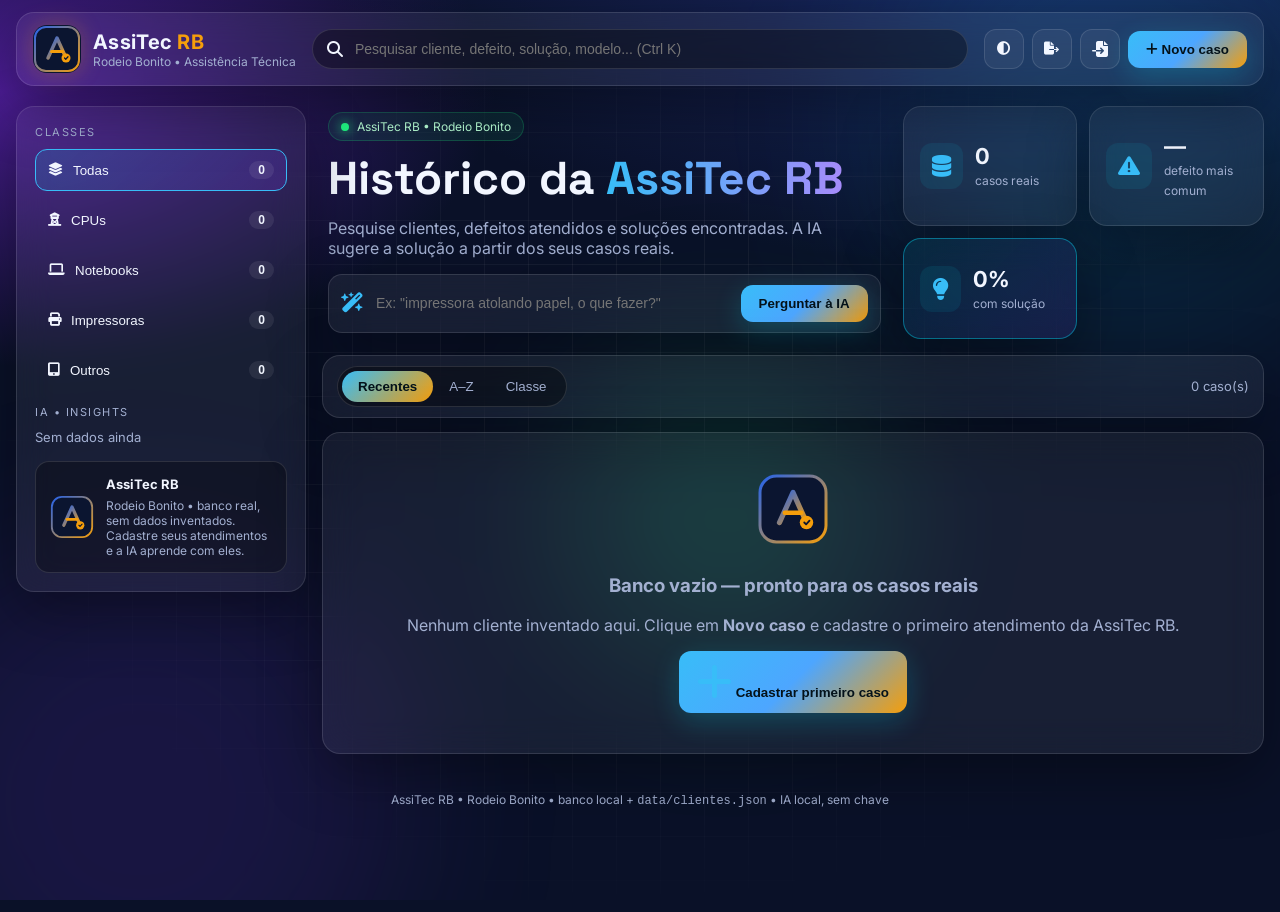
==== index.html @ 59789005 "Rebrand AssiTec RB Rodeio Bonito: identidade + banco zerado" ====
<!DOCTYPE html>
<html lang="pt-BR">
<head>
<meta charset="UTF-8" />
<meta name="viewport" content="width=device-width, initial-scale=1.0" />
<title>AssiTec RB — Assistência Técnica | Rodeio Bonito</title>
<meta name="description" content="AssiTec RB de Rodeio Bonito: histórico de clientes, defeitos e soluções com IA local." />
<link rel="icon" type="image/svg+xml" href="assets/logo.svg" />
<link rel="stylesheet" href="css/style.css" />
<link rel="preconnect" href="https://fonts.googleapis.com">
<link href="https://fonts.googleapis.com/css2?family=Space+Grotesk:wght@500;600;700&family=Inter:wght@400;500;600&display=swap" rel="stylesheet">
<link rel="stylesheet" href="https://cdnjs.cloudflare.com/ajax/libs/font-awesome/6.5.1/css/all.min.css">
</head>
<body>
<div class="bg-orbs"><span class="orb o1"></span><span class="orb o2"></span><span class="orb o3"></span><div class="grid-overlay"></div></div>

<header class="topbar glass">
  <div class="brand">
    <img src="assets/logo.svg" alt="AssiTec RB" class="brand-logo" />
    <div><strong>AssiTec <span>RB</span></strong><small>Rodeio Bonito • Assistência Técnica</small></div>
  </div>
  <div class="top-search big">
    <i class="fa-solid fa-magnifying-glass"></i>
    <input id="searchInput" type="search" placeholder="Pesquisar cliente, defeito, solução, modelo... (Ctrl K)" autocomplete="off" />
  </div>
  <div class="top-actions">
    <button id="themeBtn" class="icon-btn" title="Tema"><i class="fa-solid fa-circle-half-stroke"></i></button>
    <button id="exportBtn" class="icon-btn" title="Exportar JSON"><i class="fa-solid fa-file-export"></i></button>
    <label class="icon-btn" title="Importar JSON"><i class="fa-solid fa-file-import"></i><input id="importFile" type="file" accept=".json" hidden /></label>
    <button id="newBtn" class="btn-primary"><i class="fa-solid fa-plus"></i> Novo caso</button>
  </div>
</header>

<main class="layout">
  <aside class="sidebar glass">
    <p class="side-title">CLASSES</p>
    <nav id="classFilter" class="class-nav">
      <button data-class="todos" class="active"><i class="fa-solid fa-layer-group"></i> Todas <b id="cTodos">0</b></button>
      <button data-class="CPU"><i class="fa-solid fa-tower-observation"></i> CPUs <b id="cCPU">0</b></button>
      <button data-class="Notebook"><i class="fa-solid fa-laptop"></i> Notebooks <b id="cNotebook">0</b></button>
      <button data-class="Impressora"><i class="fa-solid fa-print"></i> Impressoras <b id="cImpressora">0</b></button>
      <button data-class="Outros"><i class="fa-solid fa-tablet-screen-button"></i> Outros <b id="cOutros">0</b></button>
    </nav>
    <p class="side-title">IA • INSIGHTS</p>
    <div id="insights" class="insights"></div>
    <div class="side-card rb-card">
      <img src="assets/logo.svg" alt="AssiTec RB" />
      <div><h4>AssiTec RB</h4><p>Rodeio Bonito • banco real, sem dados inventados. Cadastre seus atendimentos e a IA aprende com eles.</p></div>
    </div>
  </aside>

  <section class="content">
    <div class="hero ia-hero rb-hero">
      <div class="hero-text">
        <div class="pill"><span class="dot"></span> AssiTec RB • Rodeio Bonito</div>
        <h1>Histórico da <em>AssiTec RB</em></h1>
        <p>Pesquise clientes, defeitos atendidos e soluções encontradas. A IA sugere a solução a partir dos seus casos reais.</p>
        <div class="ai-ask glass">
          <i class="fa-solid fa-wand-magic-sparkles"></i>
          <input id="aiInput" placeholder='Ex: "impressora atolando papel, o que fazer?"' />
          <button id="aiBtn" class="btn-primary">Perguntar à IA</button>
        </div>
        <div id="aiAnswer" class="ai-answer hidden"></div>
      </div>
      <div class="stats">
        <div class="stat glass"><i class="fa-solid fa-database"></i><div><b id="sTotal">0</b><span>casos reais</span></div></div>
        <div class="stat glass"><i class="fa-solid fa-triangle-exclamation"></i><div><b id="sTop">—</b><span>defeito mais comum</span></div></div>
        <div class="stat glass highlight"><i class="fa-solid fa-lightbulb"></i><div><b id="sCob">0%</b><span>com solução</span></div></div>
      </div>
    </div>

    <div class="toolbar glass">
      <div class="seg">
        <button data-sort="recentes" class="active">Recentes</button>
        <button data-sort="az">A–Z</button>
        <button data-sort="classe">Classe</button>
      </div>
      <span id="resultCount" class="muted">0 casos</span>
    </div>

    <div id="cards" class="cards"></div>
    <div id="empty" class="empty glass hidden">
      <img src="assets/logo.svg" alt="AssiTec RB" class="empty-logo" />
      <h3>Banco vazio — pronto para os casos reais</h3>
      <p>Nenhum cliente inventado aqui. Clique em <b>Novo caso</b> e cadastre o primeiro atendimento da AssiTec RB.</p>
      <button class="btn-primary" onclick="document.getElementById('newBtn').click()"><i class="fa-solid fa-plus"></i> Cadastrar primeiro caso</button>
    </div>
  </section>
</main>

<div id="modal" class="modal hidden">
  <form id="caseForm" class="modal-card glass">
    <div class="modal-head">
      <h2 id="modalTitle"><i class="fa-solid fa-plus"></i> Novo caso</h2>
      <button type="button" id="closeModal" class="icon-btn"><i class="fa-solid fa-xmark"></i></button>
    </div>
    <div class="grid2">
      <label>Cliente*<input name="cliente" required placeholder="Nome do cliente real" /></label>
      <label>Data<input name="data" type="date" /></label>
    </div>
    <div class="grid2">
      <label>Classe*<select name="classe" required><option>CPU</option><option>Notebook</option><option>Impressora</option><option>Outros</option></select></label>
      <label>Marca / Modelo<input name="modelo" placeholder="Ex: Dell Inspiron 15" /></label>
    </div>
    <label>Defeito atendido*<textarea name="defeito" id="fDefeito" required rows="2" placeholder="Descreva o defeito..."></textarea></label>
    <div id="aiSuggest" class="ai-suggest hidden"></div>
    <label>Solução encontrada*<textarea name="solucao" required rows="3" placeholder="O que resolveu? Passo a passo..."></textarea></label>
    <input type="hidden" name="id" />
    <div class="modal-foot">
      <button type="button" id="cancelBtn" class="btn-glass">Cancelar</button>
      <button type="submit" class="btn-primary"><i class="fa-solid fa-floppy-disk"></i> Salvar no banco</button>
    </div>
  </form>
</div>

<div id="toast" class="toast hidden"></div>
<footer class="foot">AssiTec RB • Rodeio Bonito • banco local + <code>data/clientes.json</code> • IA local, sem chave</footer>
<script src="js/app.js"></script>
</body>
</html>
---- css/style.css ----
:root{
  --bg:#0a1128; --bg2:#0b1530;
  --glass:rgba(255,255,255,.06); --stroke:rgba(255,255,255,.12);
  --txt:#f2f6ff; --muted:#a3b0d1;
  --acc:#38bdf8; --acc2:#f59e0b; --lime:#22ff88; --amber:#f59e0b; --red:#ff5470;
  --rb-blue:#2563eb; --rb-orange:#f59e0b;
  --radius:18px;
}
*{box-sizing:border-box} html,body{margin:0}
body{
  font-family:'Inter',system-ui,sans-serif; color:var(--txt);
  background:radial-gradient(1200px 600px at 80% -10%,#1b2a6b 0%,transparent 60%),
  radial-gradient(900px 500px at 0% 10%,#4c1d95 0%,transparent 55%), var(--bg);
  min-height:100vh;
}
h1,h2{font-family:'Space Grotesk',sans-serif}
.bg-orbs{position:fixed;inset:0;z-index:-1;overflow:hidden}
.orb{position:absolute;border-radius:50%;filter:blur(90px);opacity:.5}
.o1{width:480px;height:480px;background:#00e5ff33;top:-120px;right:-80px;animation:float 9s ease-in-out infinite}
.o2{width:520px;height:520px;background:#7c3aed44;bottom:-160px;left:-120px;animation:float 11s ease-in-out infinite reverse}
.o3{width:300px;height:300px;background:#22ff8855;top:40%;left:45%;animation:float 13s ease-in-out infinite}
.grid-overlay{position:absolute;inset:0;background-image:linear-gradient(rgba(255,255,255,.05) 1px,transparent 1px),linear-gradient(90deg,rgba(255,255,255,.05) 1px,transparent 1px);background-size:44px 44px;mask-image:radial-gradient(ellipse at center,black 30%,transparent 75%)}
@keyframes float{50%{transform:translateY(-30px) translateX(20px)}}
.glass{background:var(--glass);border:1px solid var(--stroke);backdrop-filter:blur(18px);border-radius:var(--radius);box-shadow:0 20px 60px rgba(0,0,0,.35)}

/* TOPBAR */
.topbar{position:sticky;top:12px;z-index:20;margin:12px 16px;padding:12px 16px;display:flex;gap:16px;align-items:center;flex-wrap:wrap}
.brand{display:flex;gap:12px;align-items:center}
.logo{width:46px;height:46px;display:grid;place-items:center;border-radius:14px;background:linear-gradient(135deg,var(--acc),var(--acc2));font-size:22px;color:#001018;box-shadow:0 0 24px #00e5ff66}
.brand strong{font-size:20px;letter-spacing:.3px}.brand strong span{color:var(--rb-orange)}
.brand-logo{width:48px;height:48px;border-radius:14px;box-shadow:0 0 22px #f59e0b44;background:#0b1530}
.rb-card{display:flex;gap:12px;align-items:center}
.rb-card img{width:44px;height:44px;border-radius:12px;flex-shrink:0}
.rb-card h4{margin:0 0 4px}
.rb-card p{margin:0;font-size:12px}
.empty-logo{width:72px;height:72px;margin-bottom:6px}
.rb-hero h1 em{background:linear-gradient(90deg,var(--acc),var(--rb-orange));-webkit-background-clip:text;background-clip:text;color:transparent}
.brand small{display:block;color:var(--muted);font-size:12px}
.top-search{flex:1;min-width:220px;display:flex;align-items:center;gap:10px;background:rgba(0,0,0,.35);border:1px solid var(--stroke);border-radius:999px;padding:10px 14px}
.top-search input{flex:1;background:transparent;border:0;outline:0;color:var(--txt);font-size:14px}
.top-search kbd{background:#ffffff14;border:1px solid var(--stroke);border-radius:6px;padding:2px 7px;font-size:11px;color:var(--muted)}
.top-actions{display:flex;gap:8px;align-items:center}
.icon-btn{background:#ffffff0d;border:1px solid var(--stroke);color:var(--txt);width:40px;height:40px;border-radius:12px;cursor:pointer;display:inline-grid;place-items:center;transition:.2s}
.icon-btn:hover{transform:translateY(-2px);border-color:var(--acc);box-shadow:0 0 16px #00e5ff44}
.btn-primary{background:linear-gradient(135deg,var(--acc),#4da6ff 50%,var(--acc2));border:0;color:#04121a;font-weight:700;padding:11px 18px;border-radius:12px;cursor:pointer;transition:.2s;box-shadow:0 8px 28px #00e5ff33}
.btn-primary:hover{transform:translateY(-2px) scale(1.01);filter:brightness(1.08)}
.btn-glass{background:#ffffff10;border:1px solid var(--stroke);color:var(--txt);padding:11px 18px;border-radius:12px;cursor:pointer}
.btn-ghost{background:transparent;border:1px dashed var(--stroke);color:var(--muted);padding:10px;border-radius:12px;cursor:pointer;width:100%;margin-top:10px}
.btn-danger-ghost{background:transparent;border:1px dashed #ff547055;color:#ff8aa0;padding:10px;border-radius:12px;cursor:pointer;width:100%;margin-top:8px}

/* LAYOUT */
.layout{display:grid;grid-template-columns:290px 1fr;gap:16px;padding:8px 16px 20px;max-width:1350px;margin:0 auto}
.sidebar{padding:18px;height:fit-content;position:sticky;top:96px}
.side-title{font-size:11px;letter-spacing:1.5px;color:var(--muted);margin:14px 0 10px}
.side-title:first-child{margin-top:0}
.class-nav{display:flex;flex-direction:column;gap:8px}
.class-nav button{display:flex;align-items:center;gap:10px;background:transparent;border:1px solid transparent;color:var(--txt);padding:11px 12px;border-radius:12px;cursor:pointer;text-align:left;transition:.2s}
.class-nav button b{margin-left:auto;background:#ffffff14;padding:2px 9px;border-radius:999px;font-size:12px}
.class-nav button:hover{background:#ffffff0a}
.class-nav button.active{background:linear-gradient(135deg,#00e5ff22,#7c3aed33);border-color:var(--acc)}
.chip-row{display:flex;flex-wrap:wrap;gap:8px}
.chip{background:#ffffff0c;border:1px solid var(--stroke);color:var(--txt);border-radius:999px;padding:7px 12px;cursor:pointer;font-size:12px}
.chip.active{outline:2px solid var(--acc)}
.st-aguardando{border-left:3px solid var(--amber)} .st-reparo{border-left:3px solid var(--acc)}
.st-pronto{border-left:3px solid var(--lime)} .st-entregue{border-left:3px solid #8b93b8}
.side-card{margin-top:16px;padding:14px;background:rgba(0,0,0,.3);border:1px solid var(--stroke);border-radius:14px;font-size:13px;color:var(--muted)}
.side-card h4{margin:0 0 6px;color:var(--txt)} .side-card code{background:#ffffff14;padding:1px 6px;border-radius:6px;color:var(--acc)}
.side-card ol{margin:8px 0 0;padding-left:18px}

/* HERO */
.hero{display:grid;grid-template-columns:1.2fr .9fr;gap:16px;margin-bottom:16px}
.hero-text{padding:6px}
.pill{display:inline-flex;align-items:center;gap:8px;background:#22ff8815;border:1px solid #22ff8833;padding:6px 12px;border-radius:999px;font-size:12px;color:#b8ffd6}
.dot{width:8px;height:8px;border-radius:50%;background:var(--lime);box-shadow:0 0 12px var(--lime);animation:blink 1.6s infinite}
@keyframes blink{50%{opacity:.4}}
.hero-text h1{font-size:clamp(28px,4vw,46px);line-height:1.02;margin:14px 0 10px}
.hero-text h1 em{font-style:normal;background:linear-gradient(90deg,var(--acc),#a78bfa);-webkit-background-clip:text;background-clip:text;color:transparent}
.hero-text p{color:var(--muted);max-width:52ch}
.hero-btns{display:flex;gap:10px;margin-top:14px}
.stats{display:grid;grid-template-columns:1fr 1fr;gap:12px}
.stat{padding:16px;display:flex;gap:12px;align-items:center}
.stat i{font-size:22px;color:var(--acc);background:#00e5ff14;padding:12px;border-radius:12px}
.stat b{font-size:22px;display:block}.stat span{color:var(--muted);font-size:12px}
.stat.highlight{border-color:#00e5ff66;background:linear-gradient(135deg,#00e5ff18,#7c3aed22)}

/* TOOLBAR + CARDS */
.toolbar{display:flex;align-items:center;justify-content:space-between;padding:10px 14px;margin-bottom:14px;flex-wrap:wrap;gap:10px}
.seg{display:flex;background:rgba(0,0,0,.35);border-radius:999px;padding:4px;border:1px solid var(--stroke)}
.seg button{background:transparent;border:0;color:var(--muted);padding:8px 16px;border-radius:999px;cursor:pointer}
.seg button.active{background:linear-gradient(135deg,var(--acc),var(--acc2));color:#04121a;font-weight:700}
.muted{color:var(--muted);font-size:13px}
.cards{display:grid;grid-template-columns:repeat(auto-fill,minmax(300px,1fr));gap:14px}
.card{padding:16px;position:relative;overflow:hidden;transition:.25s}
.card:hover{transform:translateY(-4px);border-color:var(--acc);box-shadow:0 18px 50px rgba(0,229,255,.15)}
.card::before{content:'';position:absolute;top:0;left:0;right:0;height:3px;background:linear-gradient(90deg,var(--acc),var(--acc2))}
.card-top{display:flex;justify-content:space-between;align-items:flex-start;gap:8px}
.os{font-size:11px;color:var(--acc);font-weight:700;letter-spacing:1px}
.card h3{margin:4px 0 2px;font-size:18px}
.phone{color:var(--muted);font-size:13px}
.badge{font-size:11px;padding:5px 10px;border-radius:999px;font-weight:700;white-space:nowrap}
.b-CPU{background:#00e5ff22;color:#7ee9ff;border:1px solid #00e5ff44}
.b-Notebook{background:#7c3aed33;color:#c4b5fd;border:1px solid #7c3aed66}
.b-Impressora{background:#ffb02022;color:#ffd88a;border:1px solid #ffb02055}
.b-Outros{background:#ffffff14;color:#dbe2ff;border:1px solid var(--stroke)}
.status{font-size:11px;padding:5px 10px;border-radius:999px;margin-top:8px;display:inline-block;font-weight:700}
.s-Aguardando{background:#ffb02022;color:var(--amber)} .s-Emreparo{background:#00e5ff22;color:var(--acc)}
.s-Pronto{background:#22ff8822;color:var(--lime)} .s-Entregue{background:#ffffff14;color:#aab}
.defeito{background:rgba(0,0,0,.3);border-radius:10px;padding:10px;margin:10px 0;font-size:13px;color:#cfd6ff}
.card-meta{display:flex;justify-content:space-between;color:var(--muted);font-size:12px;margin-bottom:10px}
.valor{font-size:20px;font-weight:700;color:var(--lime)}
.card-actions{display:flex;gap:8px;flex-wrap:wrap}
.mini{flex:1;background:#ffffff0c;border:1px solid var(--stroke);color:var(--txt);border-radius:10px;padding:8px;cursor:pointer;font-size:12px;transition:.2s}
.mini:hover{border-color:var(--acc)}
.mini.wpp{background:#22c55e22;border-color:#22c55e55;color:#8fffb6}
.mini.del{color:#ff8aa0}

/* MODAL */
.modal{position:fixed;inset:0;background:rgba(2,6,20,.7);backdrop-filter:blur(8px);display:grid;place-items:center;z-index:50;padding:16px}
.hidden{display:none!important}
.modal-card{width:min(680px,100%);padding:22px;max-height:92vh;overflow:auto}
.modal-head{display:flex;justify-content:space-between;align-items:center;margin-bottom:12px}
.modal-head h2{margin:0;font-size:22px}
form label{display:flex;flex-direction:column;gap:6px;font-size:13px;color:var(--muted);margin-bottom:12px}
form input,form select,form textarea{background:rgba(0,0,0,.4);border:1px solid var(--stroke);border-radius:10px;padding:11px;color:var(--txt);font-size:14px;outline:none;width:100%}
form input:focus,form select:focus,form textarea:focus{border-color:var(--acc);box-shadow:0 0 0 3px #00e5ff22}
.grid2{display:grid;grid-template-columns:1fr 1fr;gap:12px}
.grid3{display:grid;grid-template-columns:1fr 1fr 1fr;gap:12px}
.modal-foot{display:flex;justify-content:flex-end;gap:10px;margin-top:6px}

/* REPORT / MISC */
.report{padding:18px;margin-top:16px}
.report-text{display:grid;grid-template-columns:repeat(auto-fit,minmax(180px,1fr));gap:10px;margin-top:12px;font-size:14px}
.empty{text-align:center;padding:40px;color:var(--muted)}
.empty i{font-size:40px;color:var(--acc)}
.toast{position:fixed;bottom:20px;right:20px;background:#0b1230;border:1px solid var(--acc);padding:12px 18px;border-radius:12px;z-index:99;box-shadow:0 10px 30px rgba(0,0,0,.5)}
.foot{text-align:center;color:var(--muted);font-size:12px;padding:18px}
body.light{--bg:#f1f5ff;--txt:#0b1230;--muted:#4b567e;--glass:rgba(255,255,255,.75);--stroke:rgba(10,20,60,.12)}
body.light .top-search,body.light form input,body.light form select,body.light form textarea{background:#fff;color:#111}
body.light .top-search input{background:transparent}
@media(max-width:980px){.layout{grid-template-columns:1fr}.sidebar{position:static}.hero{grid-template-columns:1fr}.grid2,.grid3{grid-template-columns:1fr}.topbar{margin:8px}}

/* SIMPLE MODE */
.simple-top{justify-content:space-between}
.simple-wrap{max-width:720px;margin:0 auto;padding:8px 16px 24px}
.simple-hero{text-align:center;margin:18px 0}
.simple-hero h1{font-size:clamp(26px,4vw,38px);margin:0}
.simple-hero p{color:var(--muted)}
.simple-card{padding:22px}
.class-pick{display:grid;grid-template-columns:repeat(4,1fr);gap:10px;margin-bottom:6px}
.class-pick button{background:#ffffff0c;border:1px solid var(--stroke);color:var(--txt);border-radius:14px;padding:16px 8px;cursor:pointer;display:flex;flex-direction:column;gap:8px;align-items:center;font-weight:600;transition:.2s}
.class-pick button i{font-size:22px;color:var(--acc)}
.class-pick button.active{background:linear-gradient(135deg,#00e5ff33,#7c3aed44);border-color:var(--acc);box-shadow:0 0 18px #00e5ff33}
.simple-actions{display:flex;gap:10px;flex-wrap:wrap;margin-top:8px}
.btn-wpp{flex:1;background:#22c55e;border:0;color:#04160a;font-weight:700;padding:11px 18px;border-radius:12px;cursor:pointer}
.btn-wpp:hover{filter:brightness(1.1)}
.simple-actions .btn-primary,.simple-actions .btn-glass{flex:1}
@media(max-width:640px){.class-pick{grid-template-columns:1fr 1fr}}

/* IA MODE */
.top-search.big{flex:1.4}
.ia-hero{display:grid;grid-template-columns:1.25fr .8fr;gap:16px;margin-bottom:16px}
.ai-ask{display:flex;gap:10px;align-items:center;padding:10px 12px;margin-top:14px;border-radius:14px}
.ai-ask i{color:var(--acc);font-size:20px}
.ai-ask input{flex:1;background:transparent;border:0;outline:0;color:var(--txt);font-size:14px}
.ai-answer{margin-top:12px;background:rgba(0,0,0,.35);border:1px solid #7c3aed66;border-radius:14px;padding:14px;font-size:14px;line-height:1.55}
.ai-answer .badge{font-size:10px}
.ia-card .solucao{background:#22ff8812;border:1px solid #22ff8833;border-radius:10px;padding:10px;margin:8px 0;font-size:13px;color:#d6ffe4}
.relev{display:inline-block;font-size:11px;color:#c4b5fd;background:#7c3aed33;border:1px solid #7c3aed66;border-radius:999px;padding:4px 10px;margin-top:8px}
.insights{display:flex;flex-wrap:wrap;gap:8px}
.ins{display:inline-flex;gap:6px;align-items:center;background:#ffffff0c;border:1px solid var(--stroke);border-radius:999px;padding:6px 11px;font-size:12px;color:var(--txt)}
.ins b{color:var(--acc)}
.ai-suggest{background:#7c3aed22;border:1px dashed #7c3aed88;border-radius:12px;padding:10px;margin:-4px 0 12px;font-size:13px}
.ai-suggest button{display:block;width:100%;margin-top:8px;background:#ffffff10;border:1px solid var(--stroke);color:var(--txt);border-radius:10px;padding:8px;cursor:pointer;text-align:left}
.ai-suggest button:hover{border-color:var(--acc)}
@media(max-width:980px){.ia-hero{grid-template-columns:1fr}}
@media print{ .sidebar,.topbar,.hero-btns,.card-actions,.toolbar,.foot,.modal{display:none!important} body{background:#fff;color:#000} .card{border:1px solid #000;break-inside:avoid} }
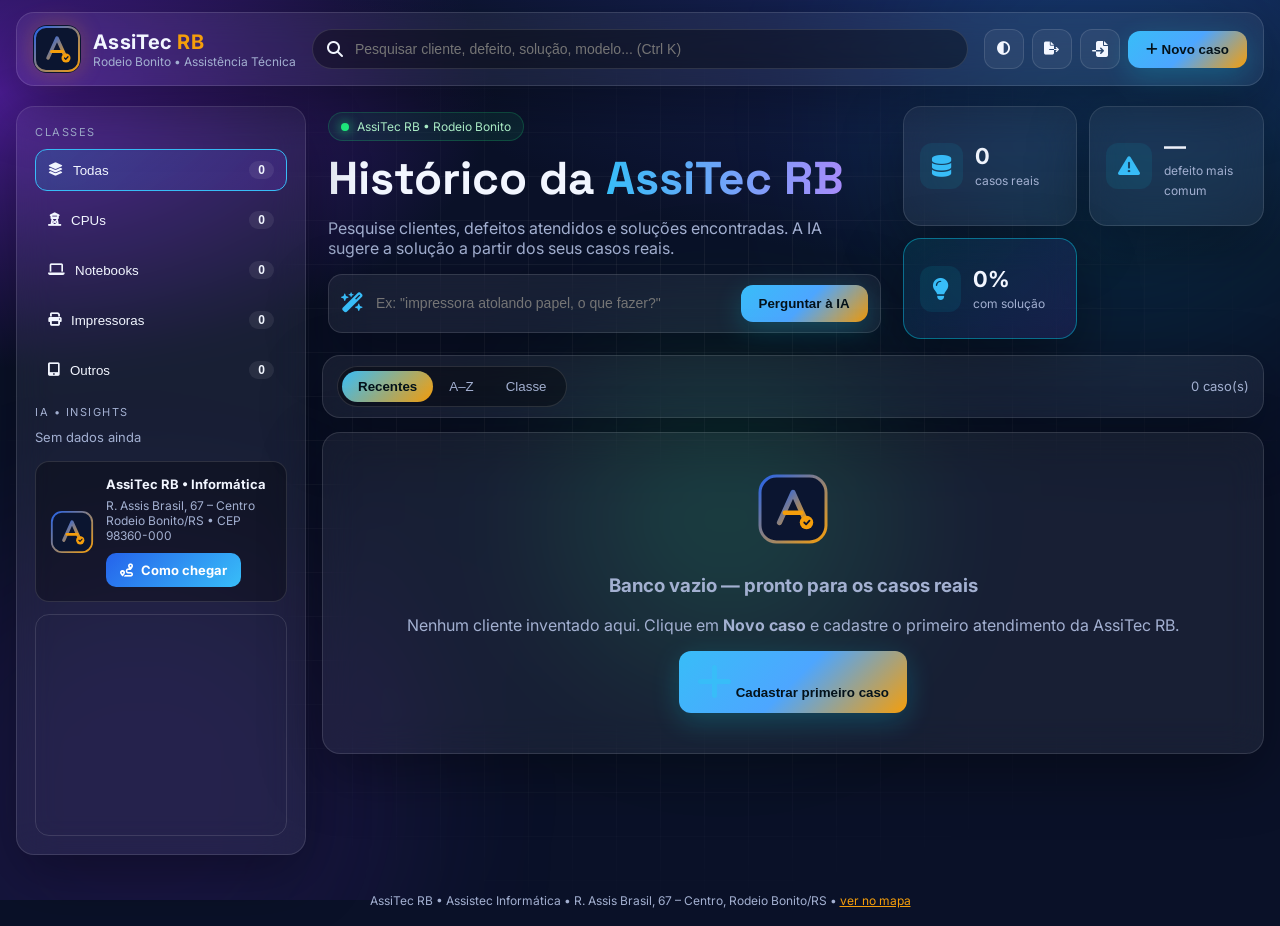
==== commit e691e9a5: "AssiTec RB: endereco real + mapa Rodeio Bonito" ====
--- a/index.html
+++ b/index.html
@@ -45,7 +45,12 @@
     <div id="insights" class="insights"></div>
     <div class="side-card rb-card">
       <img src="assets/logo.svg" alt="AssiTec RB" />
-      <div><h4>AssiTec RB</h4><p>Rodeio Bonito • banco real, sem dados inventados. Cadastre seus atendimentos e a IA aprende com eles.</p></div>
+      <div><h4>AssiTec RB • Informática</h4><p>R. Assis Brasil, 67 – Centro<br>Rodeio Bonito/RS • CEP 98360-000</p>
+      <a class="route-btn" href="https://www.google.com/maps/dir/?api=1&destination=Assistec+Inform%C3%A1tica,+R.+Assis+Brasil,+67+-+Centro,+Rodeio+Bonito+-+RS,+98360-000" target="_blank" rel="noopener"><i class="fa-solid fa-route"></i> Como chegar</a></div>
+    </div>
+    <div class="map-card">
+      <iframe title="Mapa AssiTec RB" loading="lazy" referrerpolicy="no-referrer-when-downgrade"
+        src="https://maps.google.com/maps?q=Assistec%20Inform%C3%A1tica%2C%20R.%20Assis%20Brasil%2C%2067%20Rodeio%20Bonito%20RS&t=&z=17&ie=UTF8&iwloc=&output=embed"></iframe>
     </div>
   </aside>
 
@@ -114,7 +119,7 @@
 </div>
 
 <div id="toast" class="toast hidden"></div>
-<footer class="foot">AssiTec RB • Rodeio Bonito • banco local + <code>data/clientes.json</code> • IA local, sem chave</footer>
+<footer class="foot">AssiTec RB • Assistec Informática • R. Assis Brasil, 67 – Centro, Rodeio Bonito/RS • <a href="https://www.google.com/maps/dir/?api=1&destination=Assistec+Inform%C3%A1tica,+R.+Assis+Brasil,+67+-+Centro,+Rodeio+Bonito+-+RS,+98360-000" target="_blank" rel="noopener">ver no mapa</a></footer>
 <script src="js/app.js"></script>
 </body>
 </html>
--- a/css/style.css
+++ b/css/style.css
@@ -34,6 +34,11 @@
 .rb-card h4{margin:0 0 4px}
 .rb-card p{margin:0;font-size:12px}
 .empty-logo{width:72px;height:72px;margin-bottom:6px}
+.route-btn{display:inline-flex;align-items:center;gap:8px;margin-top:10px;background:linear-gradient(135deg,var(--rb-blue),#38bdf8);color:#fff;font-weight:700;font-size:13px;padding:9px 14px;border-radius:10px;text-decoration:none}
+.route-btn:hover{filter:brightness(1.1)}
+.map-card{margin-top:12px;border:1px solid var(--stroke);border-radius:14px;overflow:hidden}
+.map-card iframe{width:100%;height:220px;border:0;display:block;filter:saturate(1.1)}
+.foot a{color:var(--rb-orange)}
 .rb-hero h1 em{background:linear-gradient(90deg,var(--acc),var(--rb-orange));-webkit-background-clip:text;background-clip:text;color:transparent}
 .brand small{display:block;color:var(--muted);font-size:12px}
 .top-search{flex:1;min-width:220px;display:flex;align-items:center;gap:10px;background:rgba(0,0,0,.35);border:1px solid var(--stroke);border-radius:999px;padding:10px 14px}
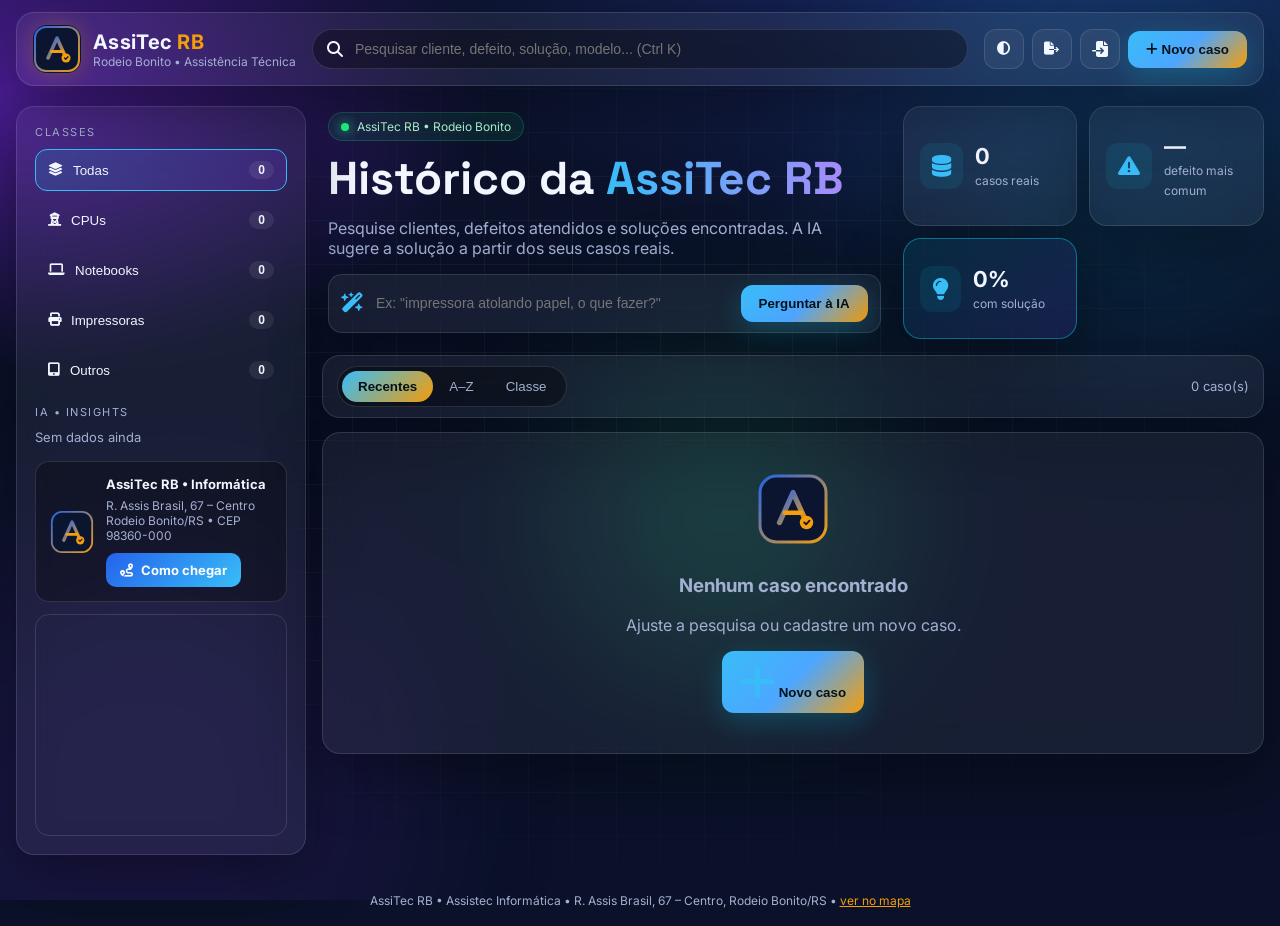
==== commit 8f08beb4: "Remove frase do estado vazio" ====
--- a/index.html
+++ b/index.html
@@ -86,9 +86,9 @@
     <div id="cards" class="cards"></div>
     <div id="empty" class="empty glass hidden">
       <img src="assets/logo.svg" alt="AssiTec RB" class="empty-logo" />
-      <h3>Banco vazio — pronto para os casos reais</h3>
-      <p>Nenhum cliente inventado aqui. Clique em <b>Novo caso</b> e cadastre o primeiro atendimento da AssiTec RB.</p>
-      <button class="btn-primary" onclick="document.getElementById('newBtn').click()"><i class="fa-solid fa-plus"></i> Cadastrar primeiro caso</button>
+      <h3>Nenhum caso encontrado</h3>
+      <p>Ajuste a pesquisa ou cadastre um novo caso.</p>
+      <button class="btn-primary" onclick="document.getElementById('newBtn').click()"><i class="fa-solid fa-plus"></i> Novo caso</button>
     </div>
   </section>
 </main>
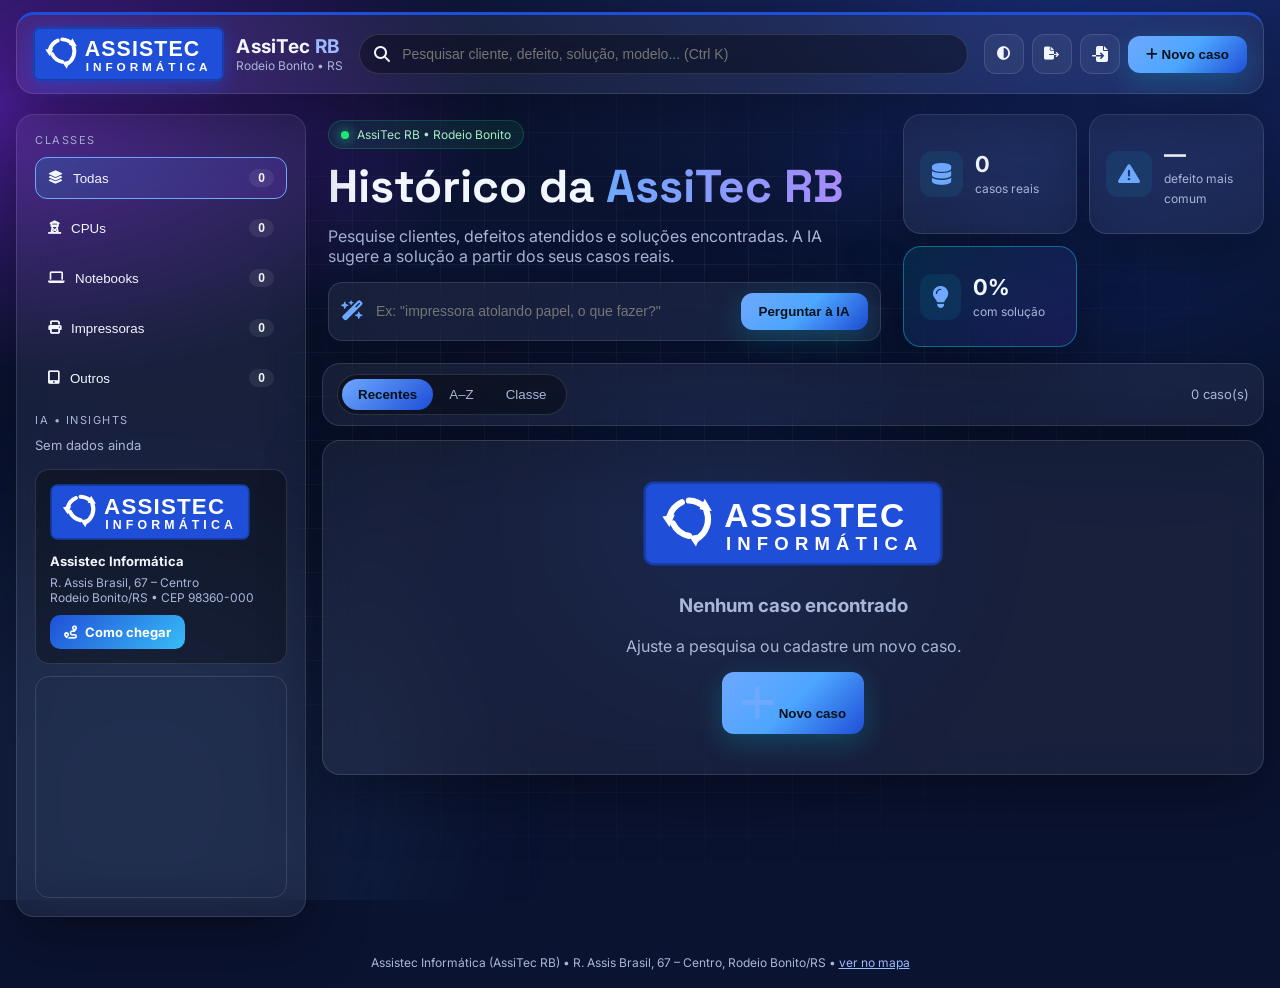
==== commit a39ce9a6: "Identidade Assistec Informatica: logo azul royal + tema" ====
--- a/index.html
+++ b/index.html
@@ -3,9 +3,9 @@
 <head>
 <meta charset="UTF-8" />
 <meta name="viewport" content="width=device-width, initial-scale=1.0" />
-<title>AssiTec RB — Assistência Técnica | Rodeio Bonito</title>
-<meta name="description" content="AssiTec RB de Rodeio Bonito: histórico de clientes, defeitos e soluções com IA local." />
-<link rel="icon" type="image/svg+xml" href="assets/logo.svg" />
+<title>Assistec Informática — AssiTec RB | Rodeio Bonito</title>
+<meta name="description" content="Assistec Informática de Rodeio Bonito: histórico de clientes, defeitos e soluções com IA local." />
+<link rel="icon" type="image/svg+xml" href="assets/icon.svg" />
 <link rel="stylesheet" href="css/style.css" />
 <link rel="preconnect" href="https://fonts.googleapis.com">
 <link href="https://fonts.googleapis.com/css2?family=Space+Grotesk:wght@500;600;700&family=Inter:wght@400;500;600&display=swap" rel="stylesheet">
@@ -16,8 +16,8 @@
 
 <header class="topbar glass">
   <div class="brand">
-    <img src="assets/logo.svg" alt="AssiTec RB" class="brand-logo" />
-    <div><strong>AssiTec <span>RB</span></strong><small>Rodeio Bonito • Assistência Técnica</small></div>
+    <img src="assets/logo.svg" alt="Assistec Informática" class="brand-logo wide" />
+    <div class="brand-tag"><strong>AssiTec <span>RB</span></strong><small>Rodeio Bonito • RS</small></div>
   </div>
   <div class="top-search big">
     <i class="fa-solid fa-magnifying-glass"></i>
@@ -44,8 +44,8 @@
     <p class="side-title">IA • INSIGHTS</p>
     <div id="insights" class="insights"></div>
     <div class="side-card rb-card">
-      <img src="assets/logo.svg" alt="AssiTec RB" />
-      <div><h4>AssiTec RB • Informática</h4><p>R. Assis Brasil, 67 – Centro<br>Rodeio Bonito/RS • CEP 98360-000</p>
+      <img src="assets/logo.svg" alt="Assistec Informática" class="mini-logo" />
+      <div><h4>Assistec Informática</h4><p>R. Assis Brasil, 67 – Centro<br>Rodeio Bonito/RS • CEP 98360-000</p>
       <a class="route-btn" href="https://www.google.com/maps/dir/?api=1&destination=Assistec+Inform%C3%A1tica,+R.+Assis+Brasil,+67+-+Centro,+Rodeio+Bonito+-+RS,+98360-000" target="_blank" rel="noopener"><i class="fa-solid fa-route"></i> Como chegar</a></div>
     </div>
     <div class="map-card">
@@ -85,7 +85,7 @@
 
     <div id="cards" class="cards"></div>
     <div id="empty" class="empty glass hidden">
-      <img src="assets/logo.svg" alt="AssiTec RB" class="empty-logo" />
+      <img src="assets/logo.svg" alt="Assistec Informática" class="empty-logo wide" />
       <h3>Nenhum caso encontrado</h3>
       <p>Ajuste a pesquisa ou cadastre um novo caso.</p>
       <button class="btn-primary" onclick="document.getElementById('newBtn').click()"><i class="fa-solid fa-plus"></i> Novo caso</button>
@@ -119,7 +119,7 @@
 </div>
 
 <div id="toast" class="toast hidden"></div>
-<footer class="foot">AssiTec RB • Assistec Informática • R. Assis Brasil, 67 – Centro, Rodeio Bonito/RS • <a href="https://www.google.com/maps/dir/?api=1&destination=Assistec+Inform%C3%A1tica,+R.+Assis+Brasil,+67+-+Centro,+Rodeio+Bonito+-+RS,+98360-000" target="_blank" rel="noopener">ver no mapa</a></footer>
+<footer class="foot">Assistec Informática (AssiTec RB) • R. Assis Brasil, 67 – Centro, Rodeio Bonito/RS • <a href="https://www.google.com/maps/dir/?api=1&destination=Assistec+Inform%C3%A1tica,+R.+Assis+Brasil,+67+-+Centro,+Rodeio+Bonito+-+RS,+98360-000" target="_blank" rel="noopener">ver no mapa</a></footer>
 <script src="js/app.js"></script>
 </body>
 </html>
--- a/css/style.css
+++ b/css/style.css
@@ -1,9 +1,9 @@
 :root{
-  --bg:#0a1128; --bg2:#0b1530;
+  --bg:#0a1330; --bg2:#10205c;
   --glass:rgba(255,255,255,.06); --stroke:rgba(255,255,255,.12);
-  --txt:#f2f6ff; --muted:#a3b0d1;
-  --acc:#38bdf8; --acc2:#f59e0b; --lime:#22ff88; --amber:#f59e0b; --red:#ff5470;
-  --rb-blue:#2563eb; --rb-orange:#f59e0b;
+  --txt:#f2f6ff; --muted:#a9b6d8;
+  --acc:#6ea8ff; --acc2:#1f4fd8; --lime:#22ff88; --amber:#ffb020; --red:#ff5470;
+  --rb-blue:#1f4fd8; --rb-deep:#173da8; --rb-orange:#f59e0b;
   --radius:18px;
 }
 *{box-sizing:border-box} html,body{margin:0}
@@ -16,9 +16,9 @@
 h1,h2{font-family:'Space Grotesk',sans-serif}
 .bg-orbs{position:fixed;inset:0;z-index:-1;overflow:hidden}
 .orb{position:absolute;border-radius:50%;filter:blur(90px);opacity:.5}
-.o1{width:480px;height:480px;background:#00e5ff33;top:-120px;right:-80px;animation:float 9s ease-in-out infinite}
-.o2{width:520px;height:520px;background:#7c3aed44;bottom:-160px;left:-120px;animation:float 11s ease-in-out infinite reverse}
-.o3{width:300px;height:300px;background:#22ff8855;top:40%;left:45%;animation:float 13s ease-in-out infinite}
+.o1{width:480px;height:480px;background:#1f4fd855;top:-120px;right:-80px;animation:float 9s ease-in-out infinite}
+.o2{width:520px;height:520px;background:#6ea8ff33;bottom:-160px;left:-120px;animation:float 11s ease-in-out infinite reverse}
+.o3{width:300px;height:300px;background:#173da866;top:40%;left:45%;animation:float 13s ease-in-out infinite}
 .grid-overlay{position:absolute;inset:0;background-image:linear-gradient(rgba(255,255,255,.05) 1px,transparent 1px),linear-gradient(90deg,rgba(255,255,255,.05) 1px,transparent 1px);background-size:44px 44px;mask-image:radial-gradient(ellipse at center,black 30%,transparent 75%)}
 @keyframes float{50%{transform:translateY(-30px) translateX(20px)}}
 .glass{background:var(--glass);border:1px solid var(--stroke);backdrop-filter:blur(18px);border-radius:var(--radius);box-shadow:0 20px 60px rgba(0,0,0,.35)}
@@ -27,19 +27,23 @@
 .topbar{position:sticky;top:12px;z-index:20;margin:12px 16px;padding:12px 16px;display:flex;gap:16px;align-items:center;flex-wrap:wrap}
 .brand{display:flex;gap:12px;align-items:center}
 .logo{width:46px;height:46px;display:grid;place-items:center;border-radius:14px;background:linear-gradient(135deg,var(--acc),var(--acc2));font-size:22px;color:#001018;box-shadow:0 0 24px #00e5ff66}
-.brand strong{font-size:20px;letter-spacing:.3px}.brand strong span{color:var(--rb-orange)}
-.brand-logo{width:48px;height:48px;border-radius:14px;box-shadow:0 0 22px #f59e0b44;background:#0b1530}
-.rb-card{display:flex;gap:12px;align-items:center}
-.rb-card img{width:44px;height:44px;border-radius:12px;flex-shrink:0}
+.brand strong{font-size:20px;letter-spacing:.3px}.brand strong span{color:#9db9ff}
+.brand-logo{width:48px;height:48px;border-radius:14px;box-shadow:0 0 22px #1f4fd866;background:#1f4fd8}
+.brand-logo.wide{width:auto;height:54px;border-radius:8px;box-shadow:0 4px 18px rgba(31,79,216,.55)}
+.brand-tag strong{font-size:19px}
+.rb-card{display:block}
+.mini-logo{width:100%;max-width:200px;height:auto;border-radius:8px;margin-bottom:10px}
 .rb-card h4{margin:0 0 4px}
 .rb-card p{margin:0;font-size:12px}
 .empty-logo{width:72px;height:72px;margin-bottom:6px}
+.empty-logo.wide{width:min(300px,80%);height:auto;border-radius:10px}
 .route-btn{display:inline-flex;align-items:center;gap:8px;margin-top:10px;background:linear-gradient(135deg,var(--rb-blue),#38bdf8);color:#fff;font-weight:700;font-size:13px;padding:9px 14px;border-radius:10px;text-decoration:none}
 .route-btn:hover{filter:brightness(1.1)}
 .map-card{margin-top:12px;border:1px solid var(--stroke);border-radius:14px;overflow:hidden}
 .map-card iframe{width:100%;height:220px;border:0;display:block;filter:saturate(1.1)}
-.foot a{color:var(--rb-orange)}
-.rb-hero h1 em{background:linear-gradient(90deg,var(--acc),var(--rb-orange));-webkit-background-clip:text;background-clip:text;color:transparent}
+.foot a{color:#9db9ff}
+.rb-hero h1 em{background:linear-gradient(90deg,#9db9ff,#ffffff);-webkit-background-clip:text;background-clip:text;color:transparent}
+.topbar{border-top:3px solid var(--rb-blue)}
 .brand small{display:block;color:var(--muted);font-size:12px}
 .top-search{flex:1;min-width:220px;display:flex;align-items:center;gap:10px;background:rgba(0,0,0,.35);border:1px solid var(--stroke);border-radius:999px;padding:10px 14px}
 .top-search input{flex:1;background:transparent;border:0;outline:0;color:var(--txt);font-size:14px}
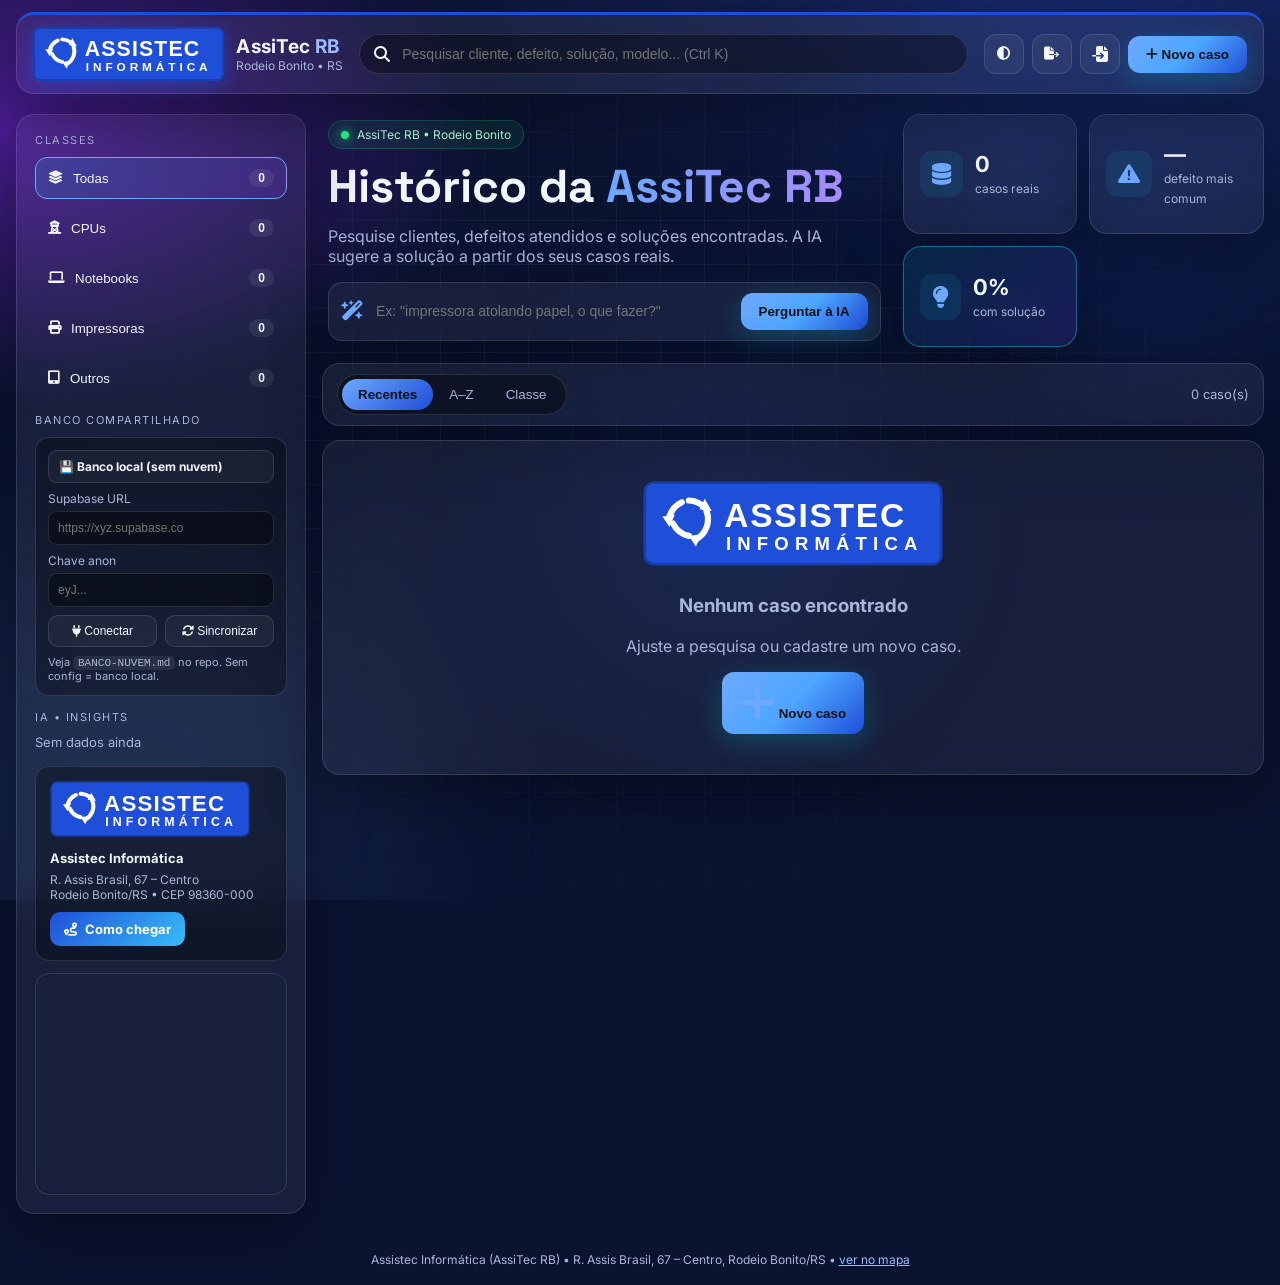
==== commit 4ba2b5ae: "Banco compartilhado Supabase + guia, fallback local" ====
--- a/index.html
+++ b/index.html
@@ -41,6 +41,17 @@
       <button data-class="Impressora"><i class="fa-solid fa-print"></i> Impressoras <b id="cImpressora">0</b></button>
       <button data-class="Outros"><i class="fa-solid fa-tablet-screen-button"></i> Outros <b id="cOutros">0</b></button>
     </nav>
+    <p class="side-title">BANCO COMPARTILHADO</p>
+    <div class="cloud-card">
+      <div id="cloudStatus" class="cloud-status">💾 Banco local (sem nuvem)</div>
+      <label>Supabase URL<input id="cfgUrl" placeholder="https://xyz.supabase.co" autocomplete="off" /></label>
+      <label>Chave anon<input id="cfgKey" type="password" placeholder="eyJ..." autocomplete="off" /></label>
+      <div class="cloud-btns">
+        <button id="cfgSave" class="mini"><i class="fa-solid fa-plug"></i> Conectar</button>
+        <button id="cfgSync" class="mini"><i class="fa-solid fa-rotate"></i> Sincronizar</button>
+      </div>
+      <small class="muted">Veja <code>BANCO-NUVEM.md</code> no repo. Sem config = banco local.</small>
+    </div>
     <p class="side-title">IA • INSIGHTS</p>
     <div id="insights" class="insights"></div>
     <div class="side-card rb-card">
--- a/css/style.css
+++ b/css/style.css
@@ -42,6 +42,16 @@
 .map-card{margin-top:12px;border:1px solid var(--stroke);border-radius:14px;overflow:hidden}
 .map-card iframe{width:100%;height:220px;border:0;display:block;filter:saturate(1.1)}
 .foot a{color:#9db9ff}
+.cloud-card{background:rgba(0,0,0,.3);border:1px solid var(--stroke);border-radius:14px;padding:12px;display:flex;flex-direction:column;gap:8px}
+.cloud-card label{display:flex;flex-direction:column;gap:5px;font-size:12px;color:var(--muted)}
+.cloud-card input{background:rgba(0,0,0,.4);border:1px solid var(--stroke);border-radius:9px;padding:9px;color:var(--txt);font-size:12px;outline:none;width:100%}
+.cloud-card input:focus{border-color:var(--acc)}
+.cloud-status{font-size:12px;font-weight:700;background:#ffffff0c;border:1px solid var(--stroke);border-radius:9px;padding:8px 10px}
+.cloud-status.ok{border-color:#22ff8866;color:#8fffb6}
+.cloud-status.err{border-color:#ff547066;color:#ff8aa0}
+.cloud-btns{display:flex;gap:8px}
+.cloud-card small{font-size:11px}
+.cloud-card code{background:#ffffff14;padding:1px 5px;border-radius:5px}
 .rb-hero h1 em{background:linear-gradient(90deg,#9db9ff,#ffffff);-webkit-background-clip:text;background-clip:text;color:transparent}
 .topbar{border-top:3px solid var(--rb-blue)}
 .brand small{display:block;color:var(--muted);font-size:12px}
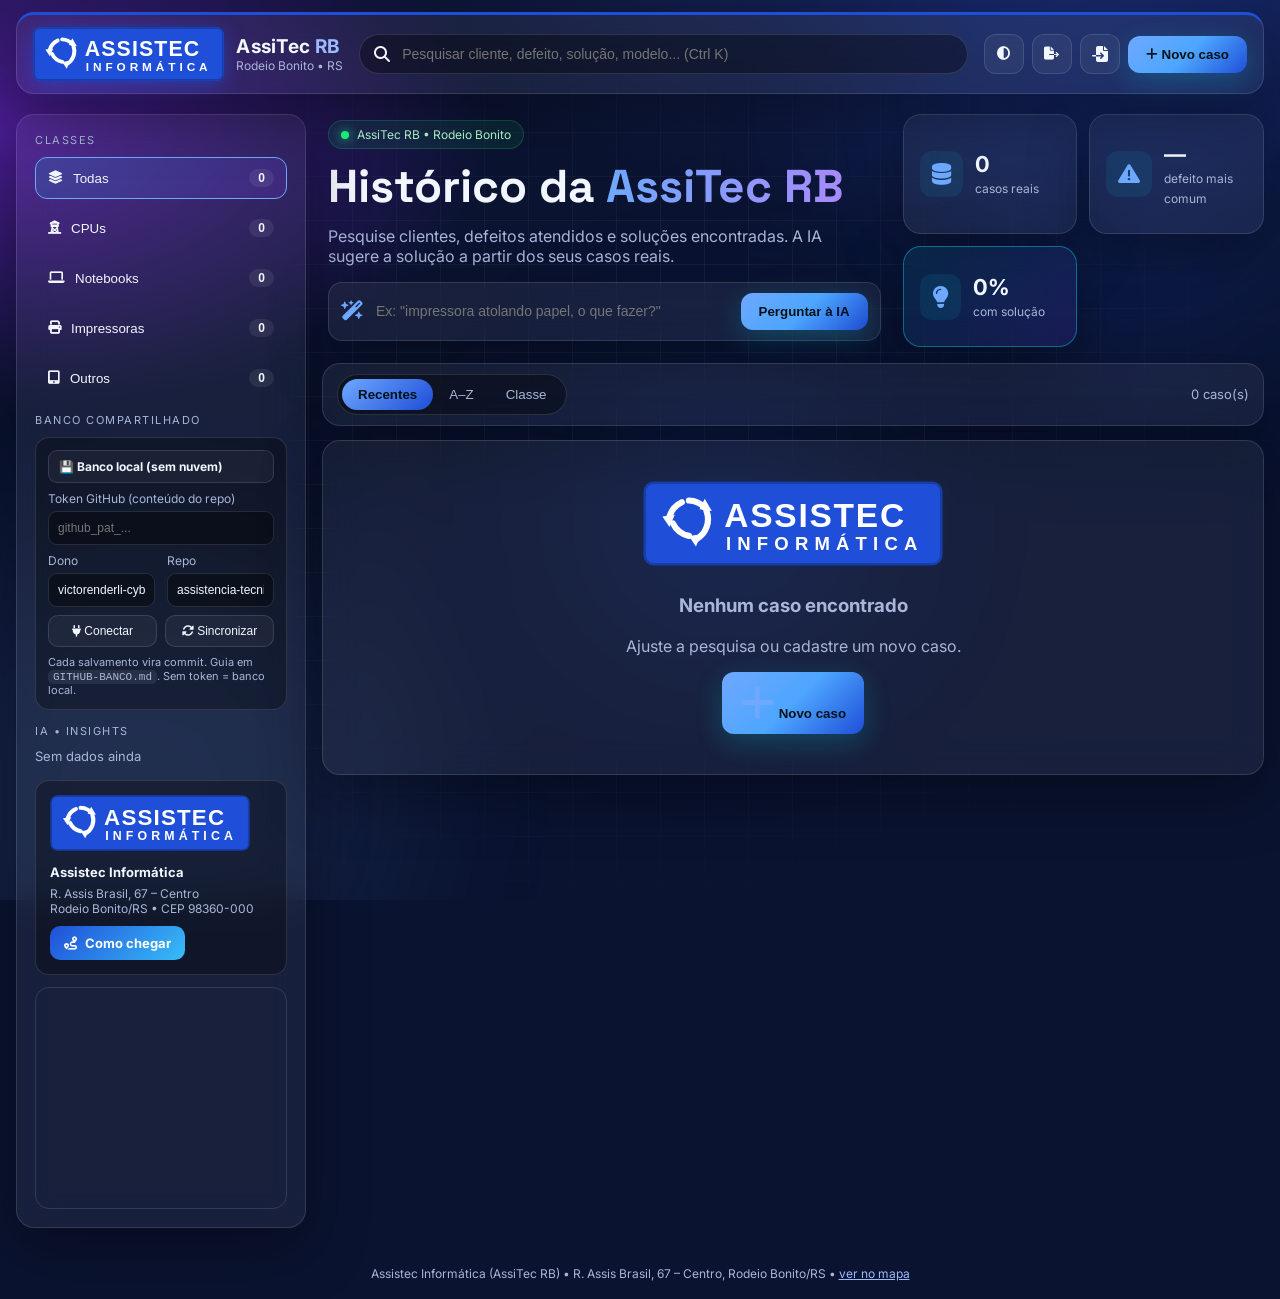
==== commit 7ef4a524: "Banco compartilhado via GitHub Contents API + guia de token" ====
--- a/index.html
+++ b/index.html
@@ -44,13 +44,16 @@
     <p class="side-title">BANCO COMPARTILHADO</p>
     <div class="cloud-card">
       <div id="cloudStatus" class="cloud-status">💾 Banco local (sem nuvem)</div>
-      <label>Supabase URL<input id="cfgUrl" placeholder="https://xyz.supabase.co" autocomplete="off" /></label>
-      <label>Chave anon<input id="cfgKey" type="password" placeholder="eyJ..." autocomplete="off" /></label>
+      <label>Token GitHub (conteúdo do repo)<input id="cfgToken" type="password" placeholder="github_pat_..." autocomplete="off" /></label>
+      <div class="grid2">
+        <label>Dono<input id="cfgOwner" placeholder="victorenderli-cyber" autocomplete="off" /></label>
+        <label>Repo<input id="cfgRepo" placeholder="assistencia-tecnica" autocomplete="off" /></label>
+      </div>
       <div class="cloud-btns">
         <button id="cfgSave" class="mini"><i class="fa-solid fa-plug"></i> Conectar</button>
         <button id="cfgSync" class="mini"><i class="fa-solid fa-rotate"></i> Sincronizar</button>
       </div>
-      <small class="muted">Veja <code>BANCO-NUVEM.md</code> no repo. Sem config = banco local.</small>
+      <small class="muted">Cada salvamento vira commit. Guia em <code>GITHUB-BANCO.md</code>. Sem token = banco local.</small>
     </div>
     <p class="side-title">IA • INSIGHTS</p>
     <div id="insights" class="insights"></div>
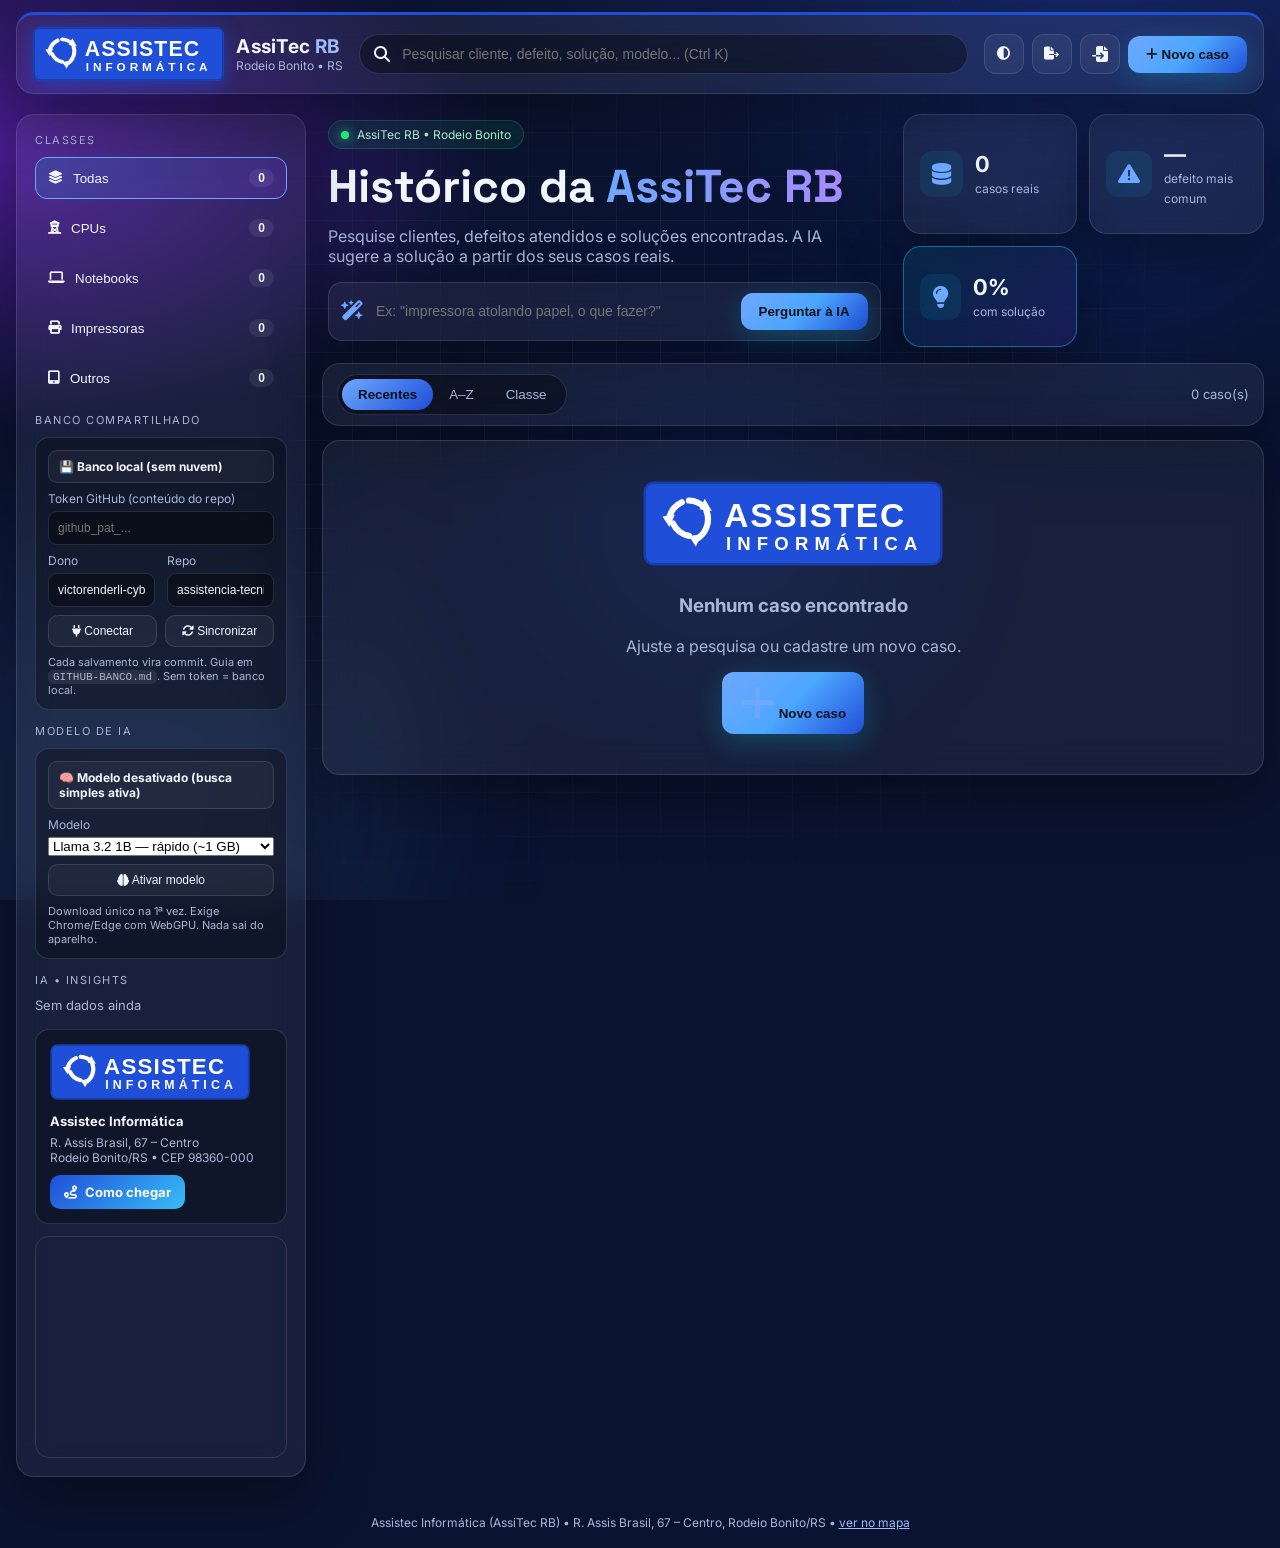
==== commit 50aa601f: "Modelo de IA no navegador (Llama 3.2 via WebGPU) + guia" ====
--- a/index.html
+++ b/index.html
@@ -54,6 +54,19 @@
         <button id="cfgSync" class="mini"><i class="fa-solid fa-rotate"></i> Sincronizar</button>
       </div>
       <small class="muted">Cada salvamento vira commit. Guia em <code>GITHUB-BANCO.md</code>. Sem token = banco local.</small>
+    </div>
+    <p class="side-title">MODELO DE IA</p>
+    <div class="cloud-card model-card">
+      <div id="modelStatus" class="cloud-status">🧠 Modelo desativado (busca simples ativa)</div>
+      <label>Modelo<select id="modelPick">
+        <option value="Llama-3.2-1B-Instruct-q4f32_1-MLC">Llama 3.2 1B — rápido (~1 GB)</option>
+        <option value="Llama-3.2-3B-Instruct-q4f16_1-MLC">Llama 3.2 3B — melhor (~2 GB)</option>
+      </select></label>
+      <div id="modelBar" class="model-bar hidden"><span></span></div>
+      <div class="cloud-btns">
+        <button id="modelBtn" class="mini"><i class="fa-solid fa-brain"></i> Ativar modelo</button>
+      </div>
+      <small class="muted">Download único na 1ª vez. Exige Chrome/Edge com WebGPU. Nada sai do aparelho.</small>
     </div>
     <p class="side-title">IA • INSIGHTS</p>
     <div id="insights" class="insights"></div>
@@ -134,6 +147,7 @@
 
 <div id="toast" class="toast hidden"></div>
 <footer class="foot">Assistec Informática (AssiTec RB) • R. Assis Brasil, 67 – Centro, Rodeio Bonito/RS • <a href="https://www.google.com/maps/dir/?api=1&destination=Assistec+Inform%C3%A1tica,+R.+Assis+Brasil,+67+-+Centro,+Rodeio+Bonito+-+RS,+98360-000" target="_blank" rel="noopener">ver no mapa</a></footer>
+<script src="js/ai-model.js"></script>
 <script src="js/app.js"></script>
 </body>
 </html>
--- a/css/style.css
+++ b/css/style.css
@@ -51,6 +51,9 @@
 .cloud-status.err{border-color:#ff547066;color:#ff8aa0}
 .cloud-btns{display:flex;gap:8px}
 .cloud-card small{font-size:11px}
+.model-bar{height:10px;background:#ffffff10;border:1px solid var(--stroke);border-radius:999px;overflow:hidden}
+.model-bar span{display:block;height:100%;width:0;background:linear-gradient(90deg,var(--acc2),var(--acc));transition:width .2s}
+.model-answer{white-space:pre-wrap}
 .cloud-card code{background:#ffffff14;padding:1px 5px;border-radius:5px}
 .rb-hero h1 em{background:linear-gradient(90deg,#9db9ff,#ffffff);-webkit-background-clip:text;background-clip:text;color:transparent}
 .topbar{border-top:3px solid var(--rb-blue)}
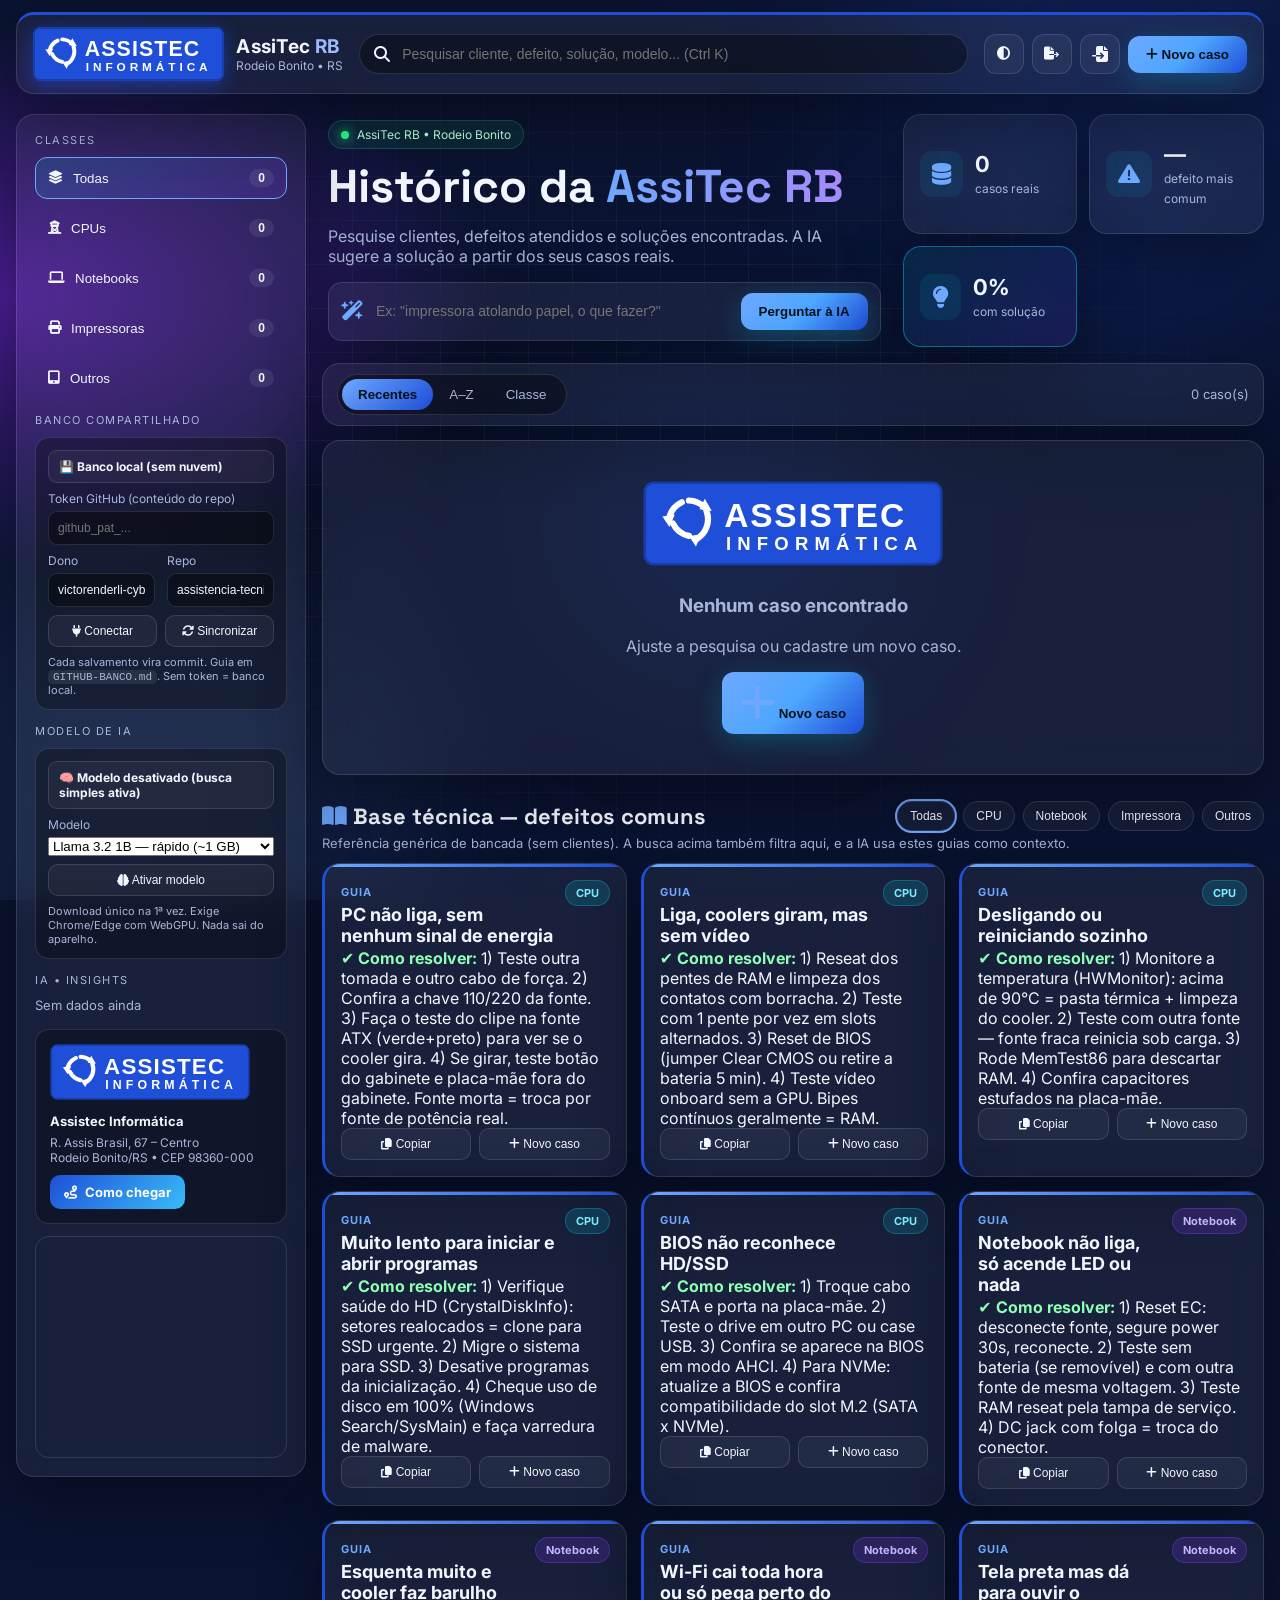
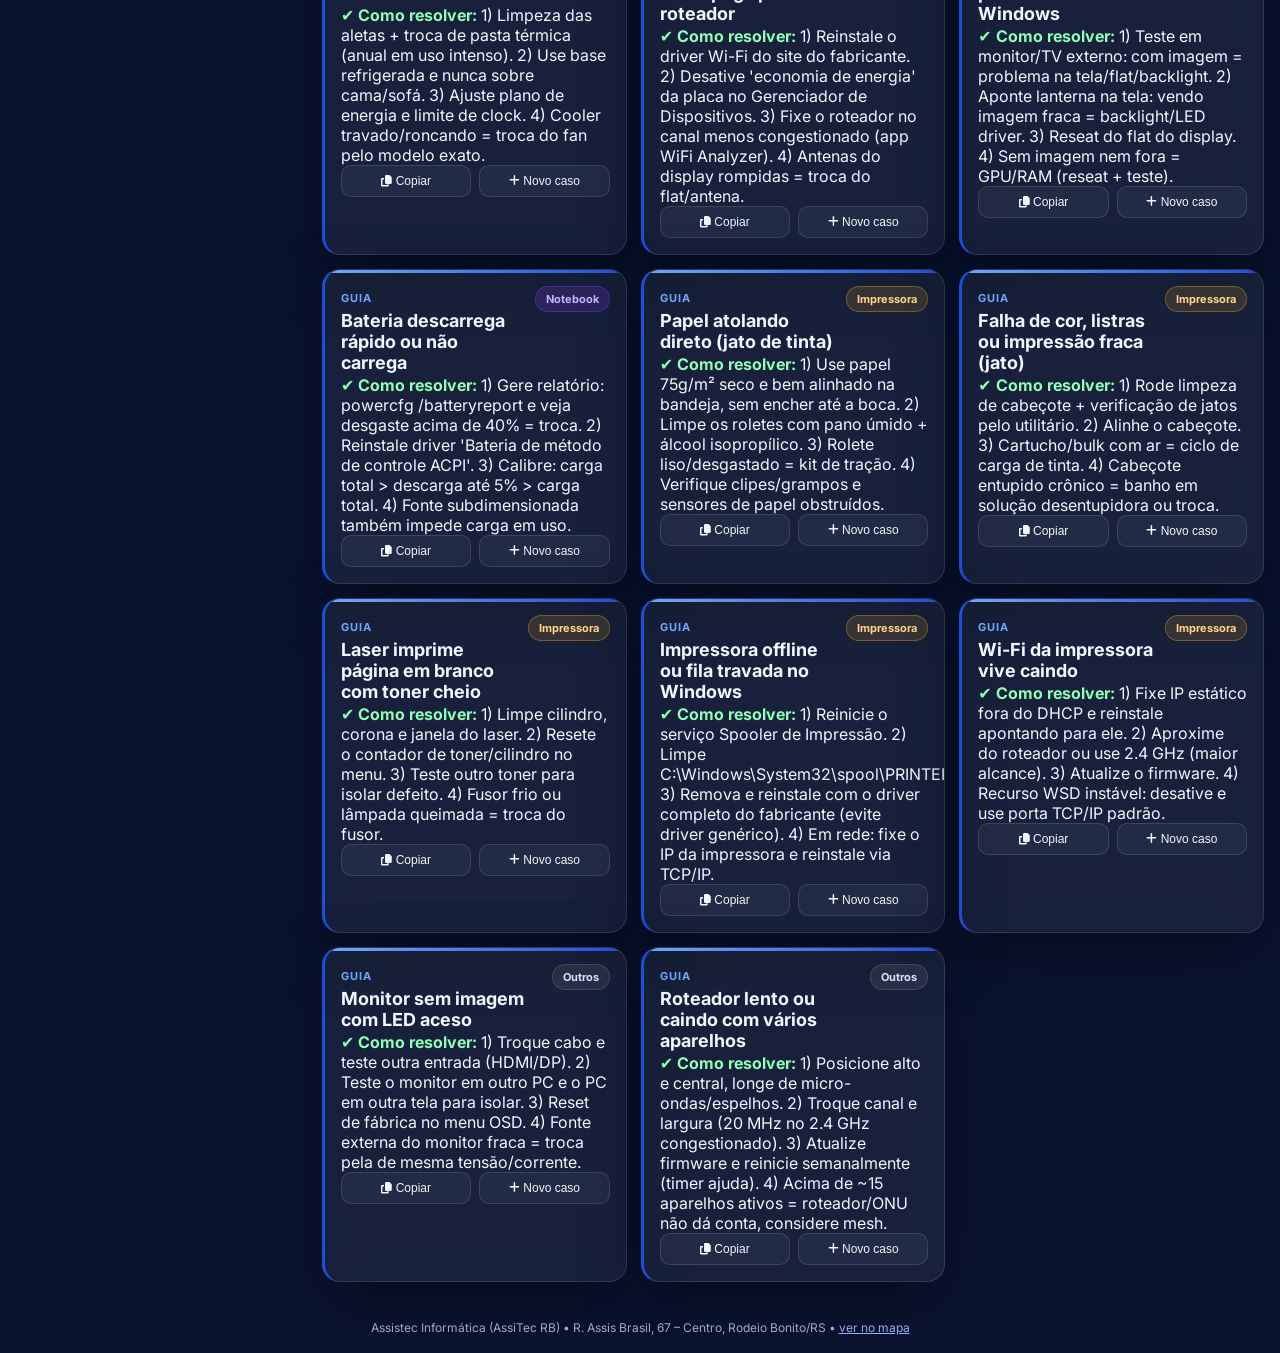
==== commit de2733d4: "Base tecnica: 17 guias de defeitos comuns + IA usa guias" ====
--- a/index.html
+++ b/index.html
@@ -117,6 +117,19 @@
       <p>Ajuste a pesquisa ou cadastre um novo caso.</p>
       <button class="btn-primary" onclick="document.getElementById('newBtn').click()"><i class="fa-solid fa-plus"></i> Novo caso</button>
     </div>
+
+    <div class="guides-head">
+      <h2><i class="fa-solid fa-book-open"></i> Base técnica — defeitos comuns</h2>
+      <div id="guideFilter" class="chip-row">
+        <button data-class="todas" class="chip active">Todas</button>
+        <button data-class="CPU" class="chip">CPU</button>
+        <button data-class="Notebook" class="chip">Notebook</button>
+        <button data-class="Impressora" class="chip">Impressora</button>
+        <button data-class="Outros" class="chip">Outros</button>
+      </div>
+    </div>
+    <p class="muted guides-sub">Referência genérica de bancada (sem clientes). A busca acima também filtra aqui, e a IA usa estes guias como contexto.</p>
+    <div id="guides" class="cards"></div>
   </section>
 </main>
 
--- a/css/style.css
+++ b/css/style.css
@@ -54,6 +54,12 @@
 .model-bar{height:10px;background:#ffffff10;border:1px solid var(--stroke);border-radius:999px;overflow:hidden}
 .model-bar span{display:block;height:100%;width:0;background:linear-gradient(90deg,var(--acc2),var(--acc));transition:width .2s}
 .model-answer{white-space:pre-wrap}
+.guides-head{display:flex;align-items:center;justify-content:space-between;gap:12px;flex-wrap:wrap;margin:26px 0 4px}
+.guides-head h2{margin:0;font-size:22px}
+.guides-head h2 i{color:var(--acc)}
+.guides-sub{margin:0 0 12px}
+.guide-card{border-left:3px solid var(--rb-blue)}
+.guide-card h3{font-size:15px}
 .cloud-card code{background:#ffffff14;padding:1px 5px;border-radius:5px}
 .rb-hero h1 em{background:linear-gradient(90deg,#9db9ff,#ffffff);-webkit-background-clip:text;background-clip:text;color:transparent}
 .topbar{border-top:3px solid var(--rb-blue)}
